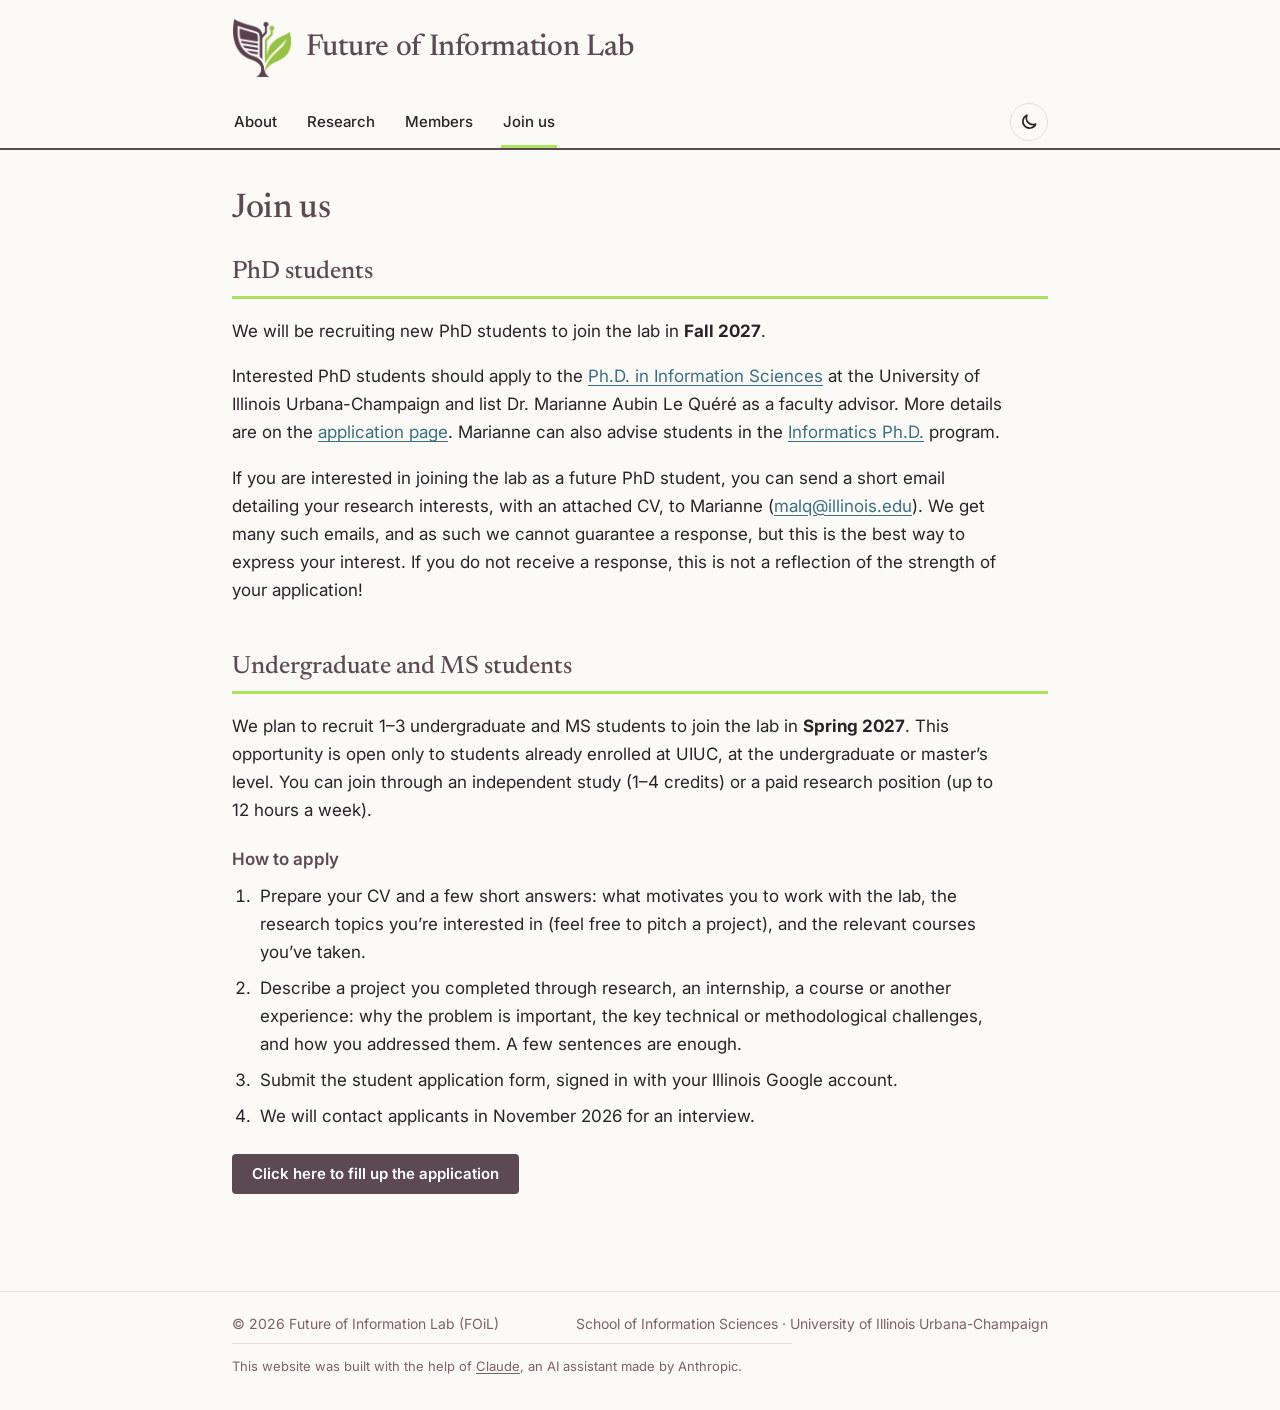
==== join.html @ 790ab06e "Pin the menu bar and show a compact FOiL logo on scroll The masthead now shows "Future of Informatio" ====
<!doctype html>
<html lang="en">
<head>
  <meta charset="utf-8">
  <meta name="viewport" content="width=device-width, initial-scale=1, viewport-fit=cover">
  <title>Join us · Future of Information Lab</title>
  <meta name="description" content="How to join the Future of Information Lab as a PhD, MS or undergraduate student.">
  <link rel="icon" href="favicon.png" type="image/png">
  <link rel="apple-touch-icon" href="apple-touch-icon.png">
  <link rel="preconnect" href="https://fonts.googleapis.com">
  <link rel="preconnect" href="https://fonts.gstatic.com" crossorigin>
  <link rel="stylesheet" href="https://fonts.googleapis.com/css2?family=Newsreader:ital,opsz,wght@0,6..72,400;0,6..72,500;0,6..72,600;1,6..72,400&amp;family=Inter:opsz,wght@14..32,400;14..32,500;14..32,600&amp;display=swap">
  <link rel="stylesheet" href="assets/css/foil.css">
</head>
<body>
<script>
  /* apply a saved day/night choice before the page paints */
  try { var t = localStorage.getItem('foil-theme'); if (t) document.documentElement.setAttribute('data-theme', t); } catch (e) {}
</script>
<a class="skip" href="#main">Skip to content</a>
<header class="site-header" id="site-header">
  <div class="masthead wrap">
    <a class="brand brand-full" href="index.html" aria-label="Future of Information Lab, home">
      <img class="logo-light" src="assets/logo/foil-mark.png" alt="" width="255" height="256">
      <img class="logo-dark" src="assets/logo/foil-mark-night.png" alt="" width="255" height="256">
      <span class="wordmark">Future of Information Lab</span>
    </a>
  </div>
  <div class="bar wrap">
    <a class="brand brand-compact" href="index.html" aria-label="FOiL, home">
      <img class="logo-light" src="assets/logo/foil-mark.png" alt="" width="255" height="256">
      <img class="logo-dark" src="assets/logo/foil-mark-night.png" alt="" width="255" height="256">
      <span class="wordmark-short" aria-hidden="true">FO<span class="foil-i">ı</span>L</span>
    </a>
    <nav class="site-nav" aria-label="Main">
      <ul>
        <li><a href="index.html">About</a></li>
        <li><a href="research.html">Research</a></li>
        <li><a href="members.html">Members</a></li>
        <li><a href="join.html" aria-current="page">Join us</a></li>
      </ul>
    </nav>
    <button class="theme-toggle" type="button" id="theme-toggle" aria-label="Switch to night mode" title="Switch to night mode">
      <svg class="icon-moon" viewBox="0 0 24 24" width="20" height="20" aria-hidden="true"><path d="M20 14.5A8 8 0 0 1 9.5 4a8 8 0 1 0 10.5 10.5Z" fill="none" stroke="currentColor" stroke-width="2" stroke-linejoin="round"/></svg>
      <svg class="icon-sun" viewBox="0 0 24 24" width="20" height="20" aria-hidden="true"><circle cx="12" cy="12" r="4.5" fill="none" stroke="currentColor" stroke-width="2"/><path d="M12 2.5v2.5M12 19v2.5M2.5 12H5M19 12h2.5M5.3 5.3l1.8 1.8M16.9 16.9l1.8 1.8M5.3 18.7l1.8-1.8M16.9 7.1l1.8-1.8" stroke="currentColor" stroke-width="2" stroke-linecap="round"/></svg>
    </button>
  </div>
</header>

<main id="main" class="wrap">
  <h1>Join us</h1>

  <section aria-labelledby="phd-title">
    <h2 class="section-title" id="phd-title">PhD students</h2>
    <p>We will be recruiting new PhD students to join the lab in <strong>Fall 2027</strong>.</p>
    <p>Interested PhD students should apply to the <a href="https://ischool.illinois.edu/academics/graduate/phd-information-sciences">Ph.D. in Information Sciences</a> at the University of Illinois Urbana-Champaign and list Dr. Marianne Aubin Le Quéré as a faculty advisor. More details are on the <a href="https://ischool.illinois.edu/academics/graduate/phd-information-sciences/apply">application page</a>. Marianne can also advise students in the <a href="https://informatics.ischool.illinois.edu/academics/informatics/phd-informatics/">Informatics Ph.D.</a> program.</p>
    <p>If you are interested in joining the lab as a future PhD student, you can send a short email detailing your research interests, with an attached CV, to Marianne (<a href="mailto:malq@illinois.edu">malq@illinois.edu</a>). We get many such emails, and as such we cannot guarantee a response, but this is the best way to express your interest. If you do not receive a response, this is not a reflection of the strength of your application!</p>
  </section>

  <section aria-labelledby="ugms-title">
    <h2 class="section-title" id="ugms-title">Undergraduate and MS students</h2>
    <p>We plan to recruit 1–3 undergraduate and MS students to join the lab in <strong>Spring 2027</strong>. This opportunity is open only to students already enrolled at UIUC, at the undergraduate or master’s level. You can join through an independent study (1–4 credits) or a paid research position (up to 12 hours a week).</p>
    <h3>How to apply</h3>
    <ol class="steps">
      <li>Prepare your CV and a few short answers: what motivates you to work with the lab, the research topics you’re interested in (feel free to pitch a project), and the relevant courses you’ve taken.</li>
      <li>Describe a project you completed through research, an internship, a course or another experience: why the problem is important, the key technical or methodological challenges, and how you addressed them. A few sentences are enough.</li>
      <li>Submit the student application form, signed in with your Illinois Google account.</li>
      <li>We will contact applicants in November 2026 for an interview.</li>
    </ol>
    <p><a class="btn" href="https://forms.gle/tYtFfq1YbSdCUDHt7">Click here to fill up the application</a></p>
  </section>
</main>

<footer class="site-footer">
  <div class="wrap">
    <p>© 2026 Future of Information Lab (FOiL)</p>
    <p>School of Information Sciences · University of Illinois Urbana-Champaign</p>
    <p class="disclosure">This website was built with the help of <a href="https://www.anthropic.com/claude">Claude</a>, an AI assistant made by Anthropic.</p>
  </div>
</footer>
<script>
  /* day/night toggle: follows the system setting until the visitor picks one */
  (function () {
    var root = document.documentElement;
    var btn = document.getElementById('theme-toggle');
    var media = window.matchMedia('(prefers-color-scheme: dark)');
    function current() { return root.getAttribute('data-theme') || (media.matches ? 'dark' : 'light'); }
    function sync() {
      var dark = current() === 'dark';
      var text = dark ? 'Switch to day mode' : 'Switch to night mode';
      btn.setAttribute('aria-label', text);
      btn.title = text;
    }
    btn.addEventListener('click', function () {
      var next = current() === 'dark' ? 'light' : 'dark';
      root.setAttribute('data-theme', next);
      try { localStorage.setItem('foil-theme', next); } catch (e) {}
      sync();
    });
    if (media.addEventListener) media.addEventListener('change', sync);
    sync();
  })();

  /* pin the menu bar: once the masthead has scrolled away, show the compact FOiL logo */
  (function () {
    var header = document.getElementById('site-header');
    var masthead = header.querySelector('.masthead');
    var queued = false;
    function update() {
      queued = false;
      header.classList.toggle('is-stuck', window.scrollY >= masthead.offsetHeight - 1);
    }
    window.addEventListener('scroll', function () {
      if (!queued) { queued = true; window.requestAnimationFrame(update); }
    }, { passive: true });
    window.addEventListener('resize', update);
    update();
  })();
</script>
</body>
</html>
---- assets/css/foil.css ----
/* FOiL — Future of Information Lab
   Site stylesheet. Colours and fonts come from the FOiL Design Language v1
   (Plum & Lime colourway). Components use the role tokens below, never hex
   values, so a colourway change only touches this block.

   Layout: one reading column, text first, in the style of an academic
   homepage. Plum carries text, rules and buttons; lime is used only as a
   fill (active nav underline, section rules, portrait offset). */

:root {
  /* palette — design language tokens */
  --foil-ink: #2B2229;
  --foil-plum: #5D4954;
  --foil-plum-700: #754F5B;
  --foil-plum-500: #7D6167;
  --foil-slate: #3B7080;
  --foil-lime: #ADE25D;
  --foil-butter: #F2E47E;
  --foil-blush: #F9E0D9;
  --foil-ground: #FCFAF7;
  --foil-line: #E6DEDA;

  /* roles (light) */
  --ground: var(--foil-ground);
  --line: var(--foil-line);
  --rule: var(--foil-plum);
  --text: var(--foil-ink);
  --text-2: var(--foil-plum-700);
  --text-3: var(--foil-plum-500);
  --heading: var(--foil-plum);
  --link: var(--foil-slate);
  --accent: var(--foil-lime);
  --btn-bg: var(--foil-plum);
  --btn-text: #FFFFFF;
  --btn-hover: var(--foil-plum-700);
  --photo: var(--foil-blush);
  --selection: var(--foil-butter);
  --card: #F4EFEB;
  --shadow: rgba(43, 34, 41, .35);


  /* type */
  --display: "Newsreader", "Iowan Old Style", "Palatino Linotype", Georgia, serif;
  --body: "Inter", "Helvetica Neue", Arial, system-ui, sans-serif;

  --page: 880px;
  --gutter: clamp(16px, 4vw, 32px);
  --radius: 4px;
}

@media (prefers-color-scheme: dark) {
  :root:not([data-theme="light"]) {
    --ground: #2B2229; --line: #4A3D43; --rule: #7D6167;
    --text: #F3ECE8; --text-2: #D9CBC9; --text-3: #B9A7A8; --heading: #F9E0D9; --link: #9CCFD9;
    --btn-bg: #F9E0D9; --btn-text: #2B2229; --btn-hover: #FFFFFF;
    --photo: #3A2F35;
    --selection: rgba(242, 228, 126, .35);
    --card: #362B31; --shadow: rgba(0, 0, 0, .7);
    color-scheme: dark;
  }
}
:root[data-theme="dark"] {
  --ground: #2B2229; --line: #4A3D43; --rule: #7D6167;
  --text: #F3ECE8; --text-2: #D9CBC9; --text-3: #B9A7A8; --heading: #F9E0D9; --link: #9CCFD9;
  --btn-bg: #F9E0D9; --btn-text: #2B2229; --btn-hover: #FFFFFF;
  --photo: #3A2F35;
  --selection: rgba(242, 228, 126, .35);
  --card: #362B31; --shadow: rgba(0, 0, 0, .7);
  color-scheme: dark;
}

/* ---------- base ---------- */
*, *::before, *::after { box-sizing: border-box; }
body {
  margin: 0;
  background: var(--ground);
  color: var(--text);
  font: 400 17px/1.65 var(--body);
  -webkit-font-smoothing: antialiased;
}
img { max-width: 100%; }
a { color: var(--link); text-underline-offset: .18em; }
::selection { background: var(--selection); }
:focus-visible { outline: 2px solid var(--link); outline-offset: 2px; }
p { margin: 0 0 1em; max-width: 70ch; }
h1, h2, h3 { color: var(--heading); margin: 0; text-wrap: balance; }
h1 { font: 500 34px/1.15 var(--display); letter-spacing: -0.01em; margin-bottom: 28px; }
h2 { font: 500 25px/1.25 var(--display); }
h3 { font: 600 17px/1.4 var(--body); margin: 24px 0 10px; }

.wrap { max-width: var(--page); margin-inline: auto; padding-inline: var(--gutter); }
.skip { position: absolute; left: -999px; }
.skip:focus { left: 8px; top: 8px; z-index: 10; background: var(--ground); padding: 8px 12px; }
.sr-only { position: absolute; width: 1px; height: 1px; overflow: hidden; clip: rect(0 0 0 0); white-space: nowrap; }

.btn {
  display: inline-block; padding: 11px 20px; border-radius: var(--radius);
  background: var(--btn-bg); color: var(--btn-text); text-decoration: none;
  font: 600 15px/1.2 var(--body);
}
.btn:hover { background: var(--btn-hover); }

/* ---------- header ----------
   Two rows: the masthead (full name) and the bar (menu + toggle). The whole
   header is sticky with a negative top equal to the masthead height, so the
   masthead scrolls away and the bar pins to the top. The header never changes
   height, so the page never jumps. Once pinned, a script adds .is-stuck and
   the compact logo + "FOiL" slides into the bar. */
:root { --masthead-h: 96px; --bar-h: 52px; }
html { scroll-padding-top: calc(var(--bar-h) + 16px); }
.site-header {
  position: sticky; top: calc(env(safe-area-inset-top, 0px) - var(--masthead-h)); z-index: 20;
  background: var(--ground); border-bottom: 2px solid var(--rule);
  transition: box-shadow .2s ease;
}
.site-header.is-stuck { box-shadow: 0 6px 16px -12px var(--shadow); }
.masthead { height: var(--masthead-h); display: flex; align-items: center; }

.brand { display: inline-flex; align-items: center; text-decoration: none; color: var(--heading); }
.brand img { width: auto; }
.brand .logo-dark { display: none; }
@media (prefers-color-scheme: dark) {
  :root:not([data-theme="light"]) .brand .logo-light { display: none; }
  :root:not([data-theme="light"]) .brand .logo-dark { display: inline; }
}
:root[data-theme="dark"] .brand .logo-light { display: none; }
:root[data-theme="dark"] .brand .logo-dark { display: inline; }

.brand-full { gap: 14px; }
.brand-full img { height: 60px; }
.wordmark { font: 500 clamp(20px, 3.4vw, 30px)/1.1 var(--display); letter-spacing: -0.01em; white-space: nowrap; }

.bar { display: flex; align-items: center; gap: 0 22px; height: var(--bar-h); }
.brand-compact {
  gap: 8px; flex: none; overflow: hidden;
  max-width: 0; margin-right: -22px; opacity: 0; visibility: hidden;
  transition: max-width .3s ease, margin-right .3s ease, opacity .2s ease, visibility .3s;
}
.is-stuck .brand-compact { max-width: 140px; margin-right: 0; opacity: 1; visibility: visible; }
.brand-compact img { height: 34px; }
.wordmark-short { font: 500 25px/1 var(--display); letter-spacing: 0.01em; white-space: nowrap; }
/* the i in FOiL: a dotless i with a lime dot, as in the logo */
.foil-i { position: relative; display: inline-block; }
.foil-i::after {
  content: ""; position: absolute; left: 50%; top: -0.06em; width: 0.24em; height: 0.24em;
  border-radius: 50%; background: var(--accent); transform: translateX(-50%);
}

.site-nav { min-width: 0; align-self: stretch; }
.site-nav ul {
  display: flex; gap: 0 26px; list-style: none; margin: 0; padding: 0; height: 100%;
  overflow-x: auto; scrollbar-width: none;
}
.site-nav ul::-webkit-scrollbar { display: none; }
.site-nav li { flex: none; display: flex; }
.site-nav a {
  display: flex; align-items: center; padding: 3px 2px 0; color: var(--text); text-decoration: none;
  font-size: 15px; font-weight: 500; border-bottom: 3px solid transparent; white-space: nowrap;
}
.site-nav a:hover { border-bottom-color: var(--line); }
.site-nav a[aria-current="page"] { border-bottom-color: var(--accent); }

.theme-toggle {
  margin-left: auto; flex: none;
  display: inline-grid; place-items: center; width: 38px; height: 38px; padding: 0; cursor: pointer;
  background: transparent; color: var(--text); border: 1.5px solid var(--line); border-radius: 50%;
}
.theme-toggle:hover { border-color: var(--text-3); }
.theme-toggle svg { display: block; flex: none; }
.theme-toggle .icon-sun { display: none; }
@media (prefers-color-scheme: dark) {
  :root:not([data-theme="light"]) .theme-toggle .icon-sun { display: block; }
  :root:not([data-theme="light"]) .theme-toggle .icon-moon { display: none; }
}
:root[data-theme="dark"] .theme-toggle .icon-sun { display: block; }
:root[data-theme="dark"] .theme-toggle .icon-moon { display: none; }

@media (prefers-reduced-motion: reduce) {
  .site-header, .brand-compact { transition: none; }
}

/* ---------- page body ---------- */
main { padding-block: 40px 24px; }
section + section { margin-top: 48px; }
.section-title { padding-bottom: 8px; margin-bottom: 18px; border-bottom: 3px solid var(--accent); }

/* about */
.lead { font-size: 19px; line-height: 1.6; }
.dir-cards { list-style: none; margin: 0; padding: 0; display: grid; grid-template-columns: minmax(0, 1fr); gap: 16px; counter-reset: dir; }
@media (min-width: 840px) { .dir-cards { grid-template-columns: repeat(3, minmax(0, 1fr)); } }
.dir-card { background: var(--card); border-top: 3px solid var(--accent); border-radius: 0 0 var(--radius) var(--radius); padding: 18px 18px 20px; display: flex; flex-direction: column; gap: 8px; min-width: 0; counter-increment: dir; }
.dir-card h3 { margin: 0; font: 500 21px/1.25 var(--display); color: var(--heading); }
.dir-card h3::before { content: counter(dir) ". "; color: var(--text-3); }
.dir-card p { margin: 0; font-size: 15px; line-height: 1.55; }
.dir-card .dir-themes { font-size: 13px; color: var(--text-3); }
.dir-card .more { margin-top: auto; padding-top: 6px; font-size: 15px; font-weight: 500; }

.news { list-style: none; margin: 0; padding: 0; }
.news li { padding-block: 12px; border-bottom: 1px solid var(--line); }
.news li:first-child { padding-top: 0; }
.news time { display: block; font-size: 14px; font-weight: 600; color: var(--text-2); font-variant-numeric: tabular-nums; }
.news p { margin: 2px 0 0; }

/* research */
.direction { scroll-margin-top: 16px; }
.direction .num { color: var(--text-3); }
.themes { font-size: 15px; color: var(--text-2); }
.themes span { font-weight: 600; color: var(--text); margin-right: 6px; }
.label { font: 600 15px/1.4 var(--body); color: var(--text); margin: 8px 0 12px; }
.papers { list-style: none; margin: 0; padding: 0; display: grid; grid-template-columns: repeat(auto-fill, minmax(min(100%, 250px), 1fr)); gap: 16px; }
.papers.single { grid-template-columns: minmax(0, 1fr); max-width: 620px; }
.paper { background: var(--card); border-radius: var(--radius); padding: 18px 18px 20px; display: flex; flex-direction: column; gap: 6px; min-width: 0; }
.paper h4 { margin: 0; font: 600 16px/1.4 var(--body); color: var(--heading); }
.paper .venue { margin: 0; font-size: 13px; font-style: italic; color: var(--text-3); }
.paper p { margin: 0; font-size: 15px; line-height: 1.55; }
.btn-paper {
  align-self: flex-start; margin-top: auto; padding: 7px 14px; border: 1.5px solid currentColor; border-radius: var(--radius);
  color: var(--link); font: 600 14px/1.2 var(--body); text-decoration: none;
}
.paper p:last-of-type { margin-bottom: 10px; }
.btn-paper:hover { background: var(--ground); }

/* members */
.people { list-style: none; margin: 0; padding: 0; display: grid; grid-template-columns: repeat(auto-fill, minmax(min(100%, 260px), 1fr)); gap: 48px 40px; }
.person { min-width: 0; }
.portrait {
  display: block; width: 200px; aspect-ratio: 1 / 1; height: auto; object-fit: cover;
  background: var(--photo); box-shadow: 8px 8px 0 var(--accent); margin: 0 8px 26px 0;
}
.person h2 { font-size: 24px; }
.person .role { font-size: 15px; font-weight: 500; color: var(--text-2); margin: 4px 0 10px; }
.person p { font-size: 16px; line-height: 1.55; }
.links { display: flex; flex-wrap: wrap; gap: 4px 16px; list-style: none; margin: 0; padding: 0; font-size: 15px; }

/* join */
.steps { margin: 0 0 24px; padding-left: 1.4em; max-width: 70ch; }
.steps li { padding-left: 4px; }
.steps li + li { margin-top: 8px; }

/* ---------- footer ---------- */
.site-footer { border-top: 1px solid var(--line); margin-top: 56px; font-size: 14px; color: var(--text-3); }
.site-footer .wrap { display: flex; flex-wrap: wrap; justify-content: space-between; gap: 8px 24px; padding-block: 20px 32px; }
.site-footer p { margin: 0; }
.site-footer .disclosure { flex-basis: 100%; padding-top: 12px; border-top: 1px solid var(--line); font-size: 13px; }
.site-footer a { color: inherit; }

@media (max-width: 560px) {
  h1 { font-size: 30px; }
  .lead { font-size: 18px; }
  /* phones: the day/night button moves up beside the full name, so the
     pinned bar only has to fit FOiL and the four menu items */
  :root { --masthead-h: 80px; }
  .masthead { padding-right: calc(var(--gutter) + 46px); }
  .brand-full { gap: 10px; }
  .brand-full img { height: 46px; }
  .theme-toggle { position: absolute; right: var(--gutter); top: calc((var(--masthead-h) - 38px) / 2); }
  .bar { gap: 0 12px; }
  .brand-compact { gap: 6px; margin-right: -12px; }
  .brand-compact img { height: 28px; }
  .wordmark-short { font-size: 21px; }
  .site-nav ul { gap: 0 10px; }
  .site-nav a { font-size: 13px; }
}
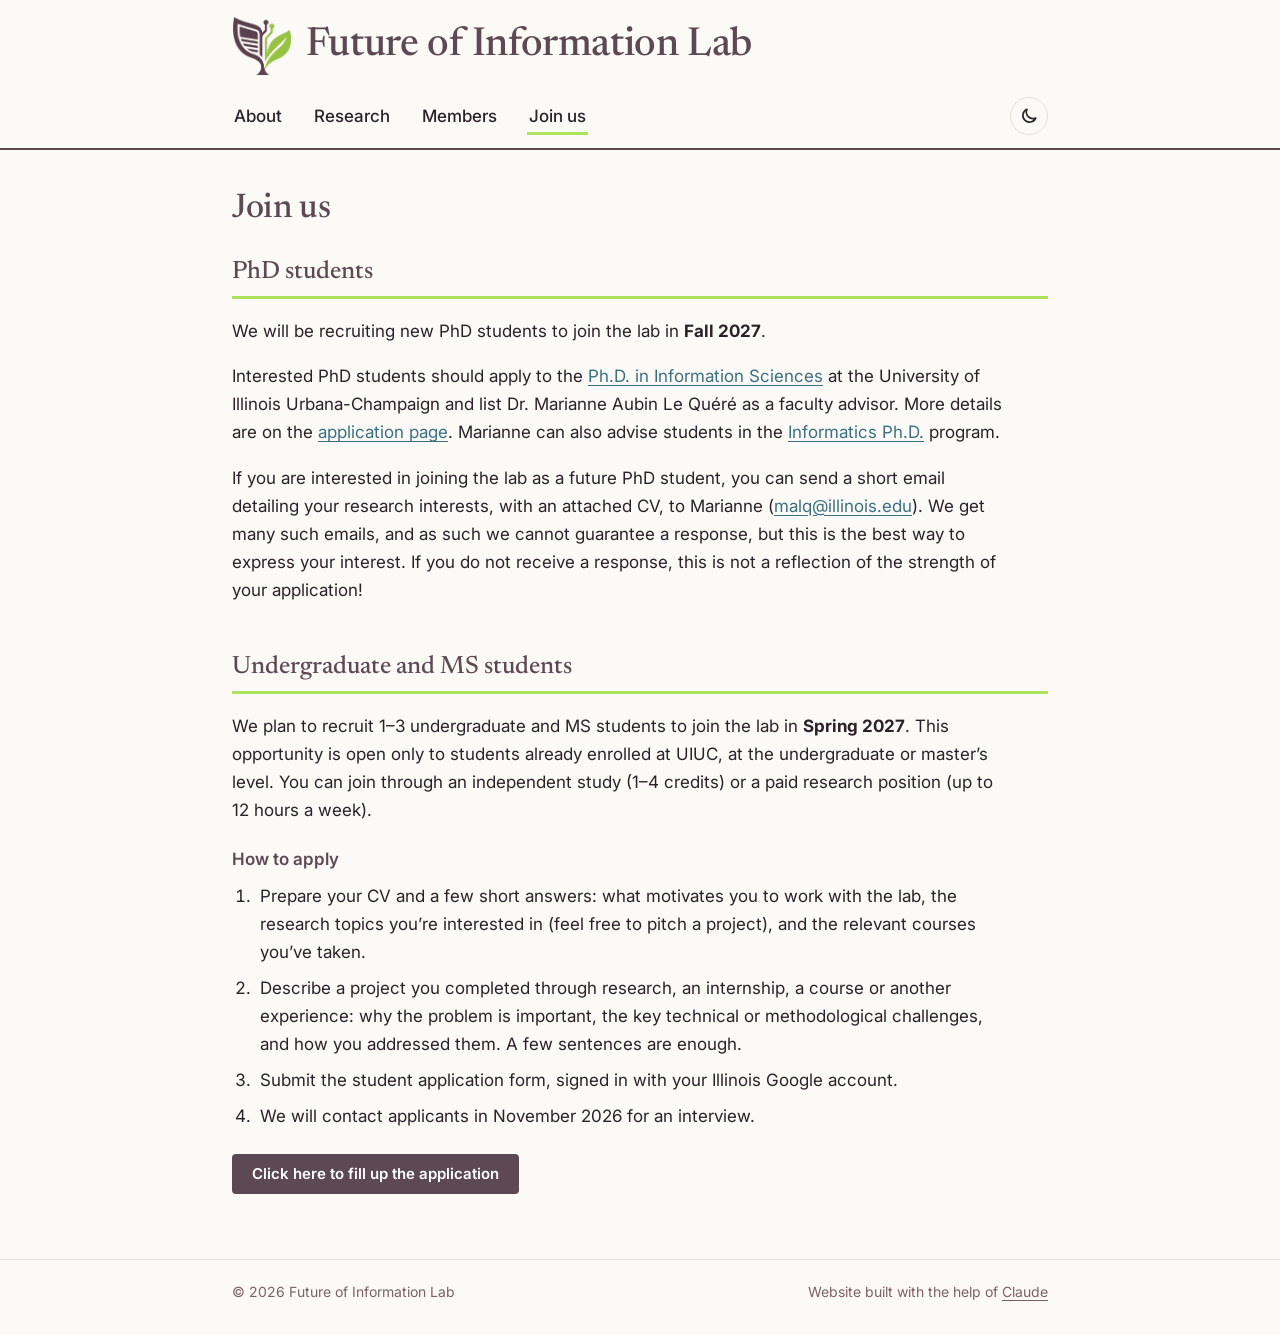
==== commit 58c3ded4: "Rebalance the header, enlarge the wordmark and menu, simplify the footer - Lift the menu bar so the " ====
--- a/join.html
+++ b/join.html
@@ -10,7 +10,7 @@
   <link rel="preconnect" href="https://fonts.googleapis.com">
   <link rel="preconnect" href="https://fonts.gstatic.com" crossorigin>
   <link rel="stylesheet" href="https://fonts.googleapis.com/css2?family=Newsreader:ital,opsz,wght@0,6..72,400;0,6..72,500;0,6..72,600;1,6..72,400&amp;family=Inter:opsz,wght@14..32,400;14..32,500;14..32,600&amp;display=swap">
-  <link rel="stylesheet" href="assets/css/foil.css">
+  <link rel="stylesheet" href="assets/css/foil.css?v=20261009b">
 </head>
 <body>
 <script>
@@ -73,9 +73,8 @@
 
 <footer class="site-footer">
   <div class="wrap">
-    <p>© 2026 Future of Information Lab (FOiL)</p>
-    <p>School of Information Sciences · University of Illinois Urbana-Champaign</p>
-    <p class="disclosure">This website was built with the help of <a href="https://www.anthropic.com/claude">Claude</a>, an AI assistant made by Anthropic.</p>
+    <p>© 2026 Future of Information Lab</p>
+    <p>Website built with the help of <a href="https://www.anthropic.com/claude">Claude</a></p>
   </div>
 </footer>
 <script>
@@ -105,15 +104,14 @@
   (function () {
     var header = document.getElementById('site-header');
     var masthead = header.querySelector('.masthead');
-    var queued = false;
+    var limit = masthead.offsetHeight - 1;
     function update() {
-      queued = false;
-      header.classList.toggle('is-stuck', window.scrollY >= masthead.offsetHeight - 1);
+      header.classList.toggle('is-stuck', window.scrollY >= limit);
     }
-    window.addEventListener('scroll', function () {
-      if (!queued) { queued = true; window.requestAnimationFrame(update); }
-    }, { passive: true });
-    window.addEventListener('resize', update);
+    function measure() { limit = masthead.offsetHeight - 1; update(); }
+    window.addEventListener('scroll', update, { passive: true });
+    window.addEventListener('resize', measure);
+    window.addEventListener('pageshow', measure);
     update();
   })();
 </script>
--- a/assets/css/foil.css
+++ b/assets/css/foil.css
@@ -105,8 +105,11 @@
    header is sticky with a negative top equal to the masthead height, so the
    masthead scrolls away and the bar pins to the top. The header never changes
    height, so the page never jumps. Once pinned, a script adds .is-stuck and
-   the compact logo + "FOiL" slides into the bar. */
-:root { --masthead-h: 96px; --bar-h: 52px; }
+   the compact logo + "FOiL" slides into the bar.
+   The bar's bottom padding lifts the menu, logo and toggle onto one line and
+   leaves a clear gap between the lime current-page underline and the plum
+   rule, so the two never touch. */
+:root { --masthead-h: 92px; --bar-h: 56px; }
 html { scroll-padding-top: calc(var(--bar-h) + 16px); }
 .site-header {
   position: sticky; top: calc(env(safe-area-inset-top, 0px) - var(--masthead-h)); z-index: 20;
@@ -128,9 +131,9 @@
 
 .brand-full { gap: 14px; }
 .brand-full img { height: 60px; }
-.wordmark { font: 500 clamp(20px, 3.4vw, 30px)/1.1 var(--display); letter-spacing: -0.01em; white-space: nowrap; }
-
-.bar { display: flex; align-items: center; gap: 0 22px; height: var(--bar-h); }
+.wordmark { font: 500 clamp(28px, 4.6vw, 40px)/1.1 var(--display); letter-spacing: -0.01em; white-space: nowrap; }
+
+.bar { display: flex; align-items: center; gap: 0 22px; height: var(--bar-h); padding-bottom: 8px; }
 .brand-compact {
   gap: 8px; flex: none; overflow: hidden;
   max-width: 0; margin-right: -22px; opacity: 0; visibility: hidden;
@@ -146,16 +149,16 @@
   border-radius: 50%; background: var(--accent); transform: translateX(-50%);
 }
 
-.site-nav { min-width: 0; align-self: stretch; }
+.site-nav { min-width: 0; }
 .site-nav ul {
-  display: flex; gap: 0 26px; list-style: none; margin: 0; padding: 0; height: 100%;
+  display: flex; gap: 0 28px; list-style: none; margin: 0; padding: 0;
   overflow-x: auto; scrollbar-width: none;
 }
 .site-nav ul::-webkit-scrollbar { display: none; }
 .site-nav li { flex: none; display: flex; }
 .site-nav a {
-  display: flex; align-items: center; padding: 3px 2px 0; color: var(--text); text-decoration: none;
-  font-size: 15px; font-weight: 500; border-bottom: 3px solid transparent; white-space: nowrap;
+  display: block; padding: 9px 2px 6px; color: var(--text); text-decoration: none;
+  font-size: 17px; font-weight: 500; line-height: 1.2; border-bottom: 3px solid transparent; white-space: nowrap;
 }
 .site-nav a:hover { border-bottom-color: var(--line); }
 .site-nav a[aria-current="page"] { border-bottom-color: var(--accent); }
@@ -180,7 +183,7 @@
 }
 
 /* ---------- page body ---------- */
-main { padding-block: 40px 24px; }
+main { padding-block: 40px 48px; }
 section + section { margin-top: 48px; }
 .section-title { padding-bottom: 8px; margin-bottom: 18px; border-bottom: 3px solid var(--accent); }
 
@@ -198,6 +201,7 @@
 .news { list-style: none; margin: 0; padding: 0; }
 .news li { padding-block: 12px; border-bottom: 1px solid var(--line); }
 .news li:first-child { padding-top: 0; }
+.news li:last-child { padding-bottom: 0; border-bottom: 0; }
 .news time { display: block; font-size: 14px; font-weight: 600; color: var(--text-2); font-variant-numeric: tabular-nums; }
 .news p { margin: 2px 0 0; }
 
@@ -238,10 +242,9 @@
 .steps li + li { margin-top: 8px; }
 
 /* ---------- footer ---------- */
-.site-footer { border-top: 1px solid var(--line); margin-top: 56px; font-size: 14px; color: var(--text-3); }
-.site-footer .wrap { display: flex; flex-wrap: wrap; justify-content: space-between; gap: 8px 24px; padding-block: 20px 32px; }
+.site-footer { border-top: 1px solid var(--line); font-size: 14px; color: var(--text-3); }
+.site-footer .wrap { display: flex; flex-wrap: wrap; justify-content: space-between; gap: 4px 24px; padding-block: 20px 32px; }
 .site-footer p { margin: 0; }
-.site-footer .disclosure { flex-basis: 100%; padding-top: 12px; border-top: 1px solid var(--line); font-size: 13px; }
 .site-footer a { color: inherit; }
 
 @media (max-width: 560px) {
@@ -253,11 +256,17 @@
   .masthead { padding-right: calc(var(--gutter) + 46px); }
   .brand-full { gap: 10px; }
   .brand-full img { height: 46px; }
+  /* as large as the row allows beside the mark and the day/night button */
+  .wordmark { font-size: clamp(19px, calc((100vw - 140px) / 11.2), 28px); }
   .theme-toggle { position: absolute; right: var(--gutter); top: calc((var(--masthead-h) - 38px) / 2); }
   .bar { gap: 0 12px; }
   .brand-compact { gap: 6px; margin-right: -12px; }
   .brand-compact img { height: 28px; }
   .wordmark-short { font-size: 21px; }
-  .site-nav ul { gap: 0 10px; }
-  .site-nav a { font-size: 13px; }
-}
+  .site-nav ul { gap: 0 14px; }
+  .site-nav a { font-size: 15px; }
+}
+/* narrow phones: the pinned bar shows just the mark, so all four menu items fit */
+@media (max-width: 420px) {
+  .wordmark-short { display: none; }
+}
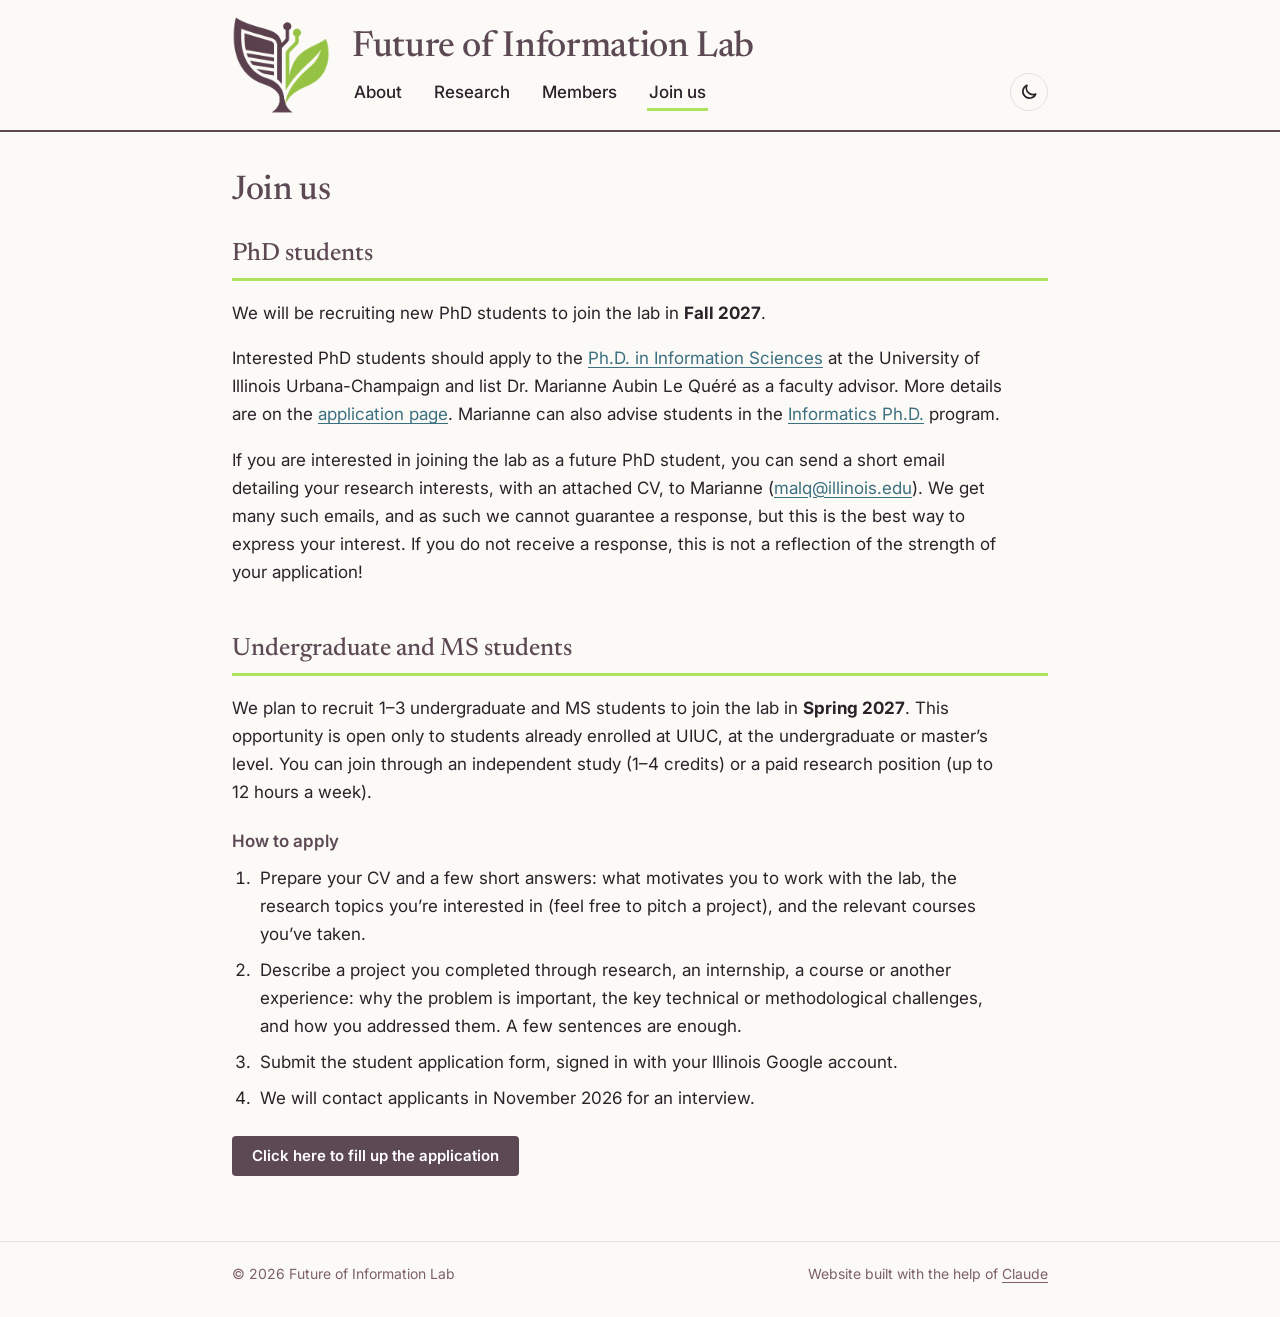
==== commit aa141966: "changed spacing and design of header" ====
--- a/join.html
+++ b/join.html
@@ -10,7 +10,7 @@
   <link rel="preconnect" href="https://fonts.googleapis.com">
   <link rel="preconnect" href="https://fonts.gstatic.com" crossorigin>
   <link rel="stylesheet" href="https://fonts.googleapis.com/css2?family=Newsreader:ital,opsz,wght@0,6..72,400;0,6..72,500;0,6..72,600;1,6..72,400&amp;family=Inter:opsz,wght@14..32,400;14..32,500;14..32,600&amp;display=swap">
-  <link rel="stylesheet" href="assets/css/foil.css?v=20261009b">
+  <link rel="stylesheet" href="assets/css/foil.css?v=20261009h">
 </head>
 <body>
 <script>
--- a/assets/css/foil.css
+++ b/assets/css/foil.css
@@ -130,8 +130,10 @@
 :root[data-theme="dark"] .brand .logo-dark { display: inline; }
 
 .brand-full { gap: 14px; }
-.brand-full img { height: 60px; }
-.wordmark { font: 500 clamp(28px, 4.6vw, 40px)/1.1 var(--display); letter-spacing: -0.01em; white-space: nowrap; }
+.brand-full img { height: 52px; }
+/* the name has no descenders, so its line box sits high: nudge it down so the
+   capitals sit on the row's centre line */
+.wordmark { font: 500 clamp(26px, 4.2vw, 36px)/1.1 var(--display); letter-spacing: -0.01em; white-space: nowrap; position: relative; top: 0.13em; }
 
 .bar { display: flex; align-items: center; gap: 0 22px; height: var(--bar-h); padding-bottom: 8px; }
 .brand-compact {
@@ -178,8 +180,32 @@
 :root[data-theme="dark"] .theme-toggle .icon-sun { display: block; }
 :root[data-theme="dark"] .theme-toggle .icon-moon { display: none; }
 
+/* wider screens: the mark stands in its own column on the left, spanning both
+   rows, with the name and the menu left-aligned beside it. When the bar pins,
+   the mark fades out and the compact logo takes its place in the same column,
+   so the menu never moves. */
+@media (min-width: 561px) {
+  :root { --masthead-h: 68px; --bar-h: 62px; --mark: 98px; --mark-col: calc(var(--mark) + 22px); }
+  .masthead, .bar { position: relative; padding-left: calc(var(--gutter) + var(--mark-col)); }
+  /* extra room under the menu keeps the foot of the mark clear of the rule */
+  .bar { padding-bottom: 14px; }
+  .brand-full img {
+    position: absolute; left: var(--gutter); top: 16px; height: var(--mark);
+    transition: opacity .2s ease;
+  }
+  /* drop the name towards the menu so the two read as one block beside the mark */
+  .wordmark { top: calc(0.13em + 10px); }
+  .is-stuck .brand-full img { opacity: 0; }
+  .brand-compact {
+    position: absolute; left: var(--gutter); top: 0; bottom: 14px;
+    max-width: none; margin-right: 0; overflow: visible;
+    transition: opacity .2s ease, visibility .2s;
+  }
+  .is-stuck .brand-compact { max-width: none; }
+}
+
 @media (prefers-reduced-motion: reduce) {
-  .site-header, .brand-compact { transition: none; }
+  .site-header, .brand-compact, .brand-full img { transition: none; }
 }
 
 /* ---------- page body ---------- */
@@ -257,7 +283,7 @@
   .brand-full { gap: 10px; }
   .brand-full img { height: 46px; }
   /* as large as the row allows beside the mark and the day/night button */
-  .wordmark { font-size: clamp(19px, calc((100vw - 140px) / 11.2), 28px); }
+  .wordmark { font-size: clamp(19px, calc((100vw - 140px) / 11.2), 26px); }
   .theme-toggle { position: absolute; right: var(--gutter); top: calc((var(--masthead-h) - 38px) / 2); }
   .bar { gap: 0 12px; }
   .brand-compact { gap: 6px; margin-right: -12px; }
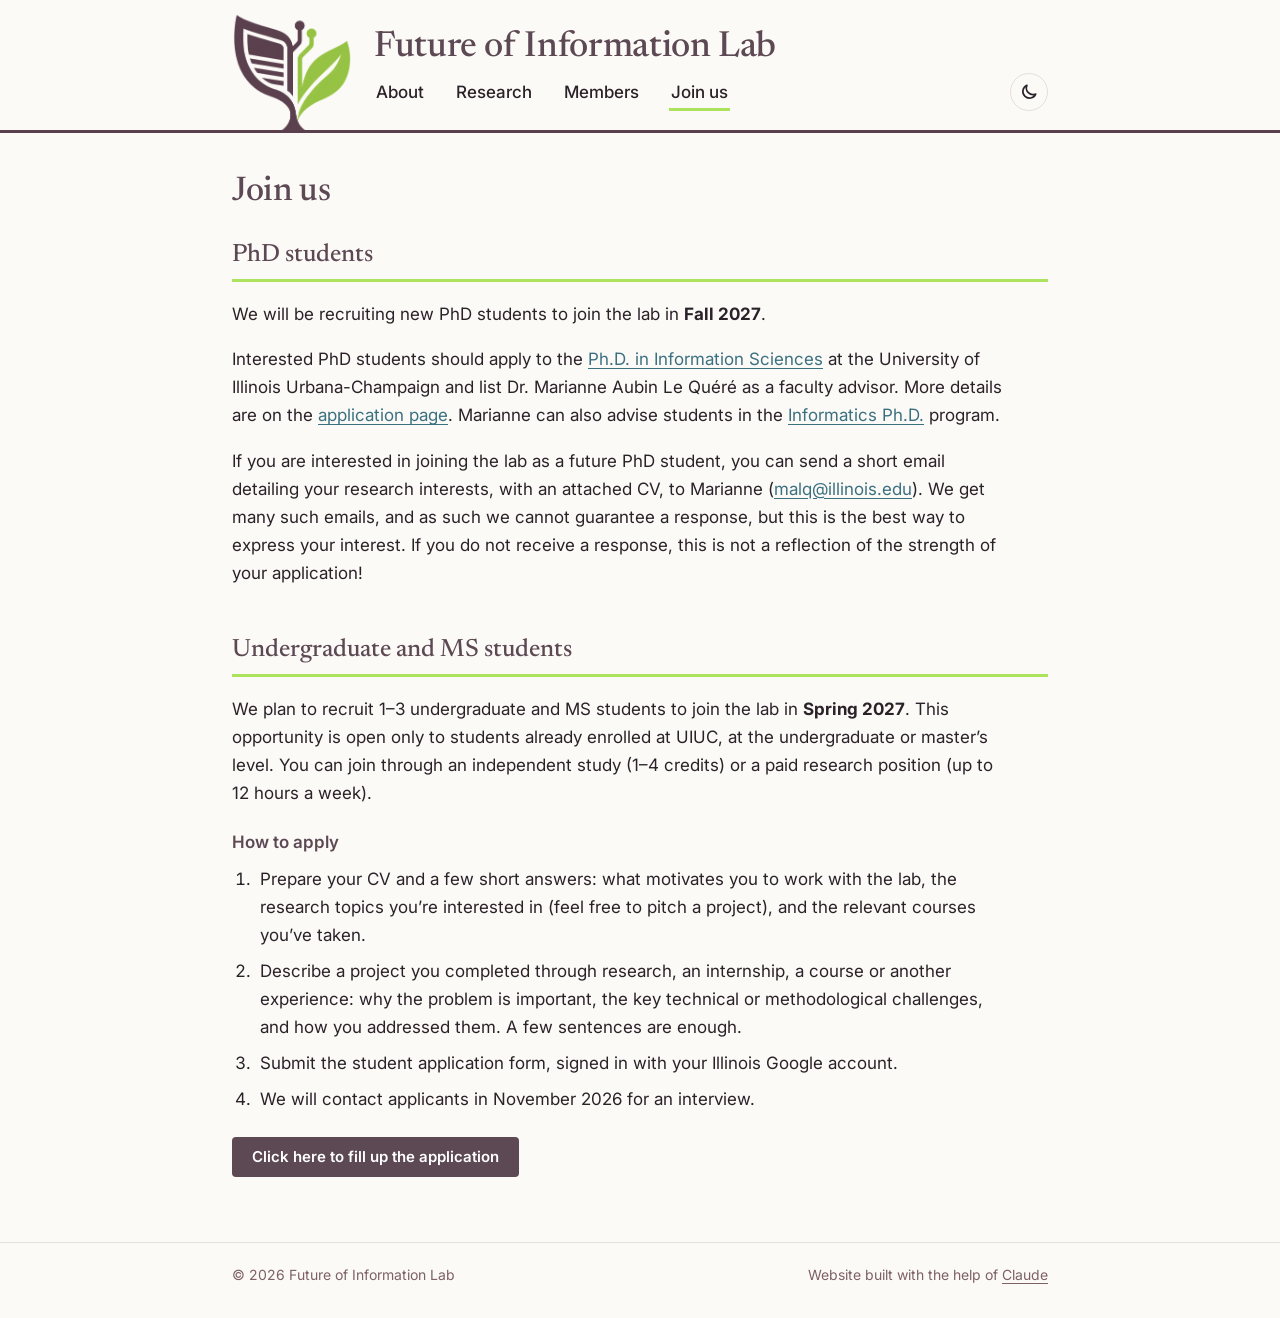
==== commit e9fed666: "made the logo "grow" from the header line" ====
--- a/join.html
+++ b/join.html
@@ -10,7 +10,7 @@
   <link rel="preconnect" href="https://fonts.googleapis.com">
   <link rel="preconnect" href="https://fonts.gstatic.com" crossorigin>
   <link rel="stylesheet" href="https://fonts.googleapis.com/css2?family=Newsreader:ital,opsz,wght@0,6..72,400;0,6..72,500;0,6..72,600;1,6..72,400&amp;family=Inter:opsz,wght@14..32,400;14..32,500;14..32,600&amp;display=swap">
-  <link rel="stylesheet" href="assets/css/foil.css?v=20261009h">
+  <link rel="stylesheet" href="assets/css/foil.css?v=20261009o">
 </head>
 <body>
 <script>
--- a/assets/css/foil.css
+++ b/assets/css/foil.css
@@ -23,7 +23,7 @@
   /* roles (light) */
   --ground: var(--foil-ground);
   --line: var(--foil-line);
-  --rule: var(--foil-plum);
+  --rule: #5A3F4D; /* the plum of the logo artwork, so the mark and the rule read as one */
   --text: var(--foil-ink);
   --text-2: var(--foil-plum-700);
   --text-3: var(--foil-plum-500);
@@ -50,7 +50,7 @@
 
 @media (prefers-color-scheme: dark) {
   :root:not([data-theme="light"]) {
-    --ground: #2B2229; --line: #4A3D43; --rule: #7D6167;
+    --ground: #2B2229; --line: #4A3D43; --rule: #F8DFD8;
     --text: #F3ECE8; --text-2: #D9CBC9; --text-3: #B9A7A8; --heading: #F9E0D9; --link: #9CCFD9;
     --btn-bg: #F9E0D9; --btn-text: #2B2229; --btn-hover: #FFFFFF;
     --photo: #3A2F35;
@@ -60,7 +60,7 @@
   }
 }
 :root[data-theme="dark"] {
-  --ground: #2B2229; --line: #4A3D43; --rule: #7D6167;
+  --ground: #2B2229; --line: #4A3D43; --rule: #F8DFD8;
   --text: #F3ECE8; --text-2: #D9CBC9; --text-3: #B9A7A8; --heading: #F9E0D9; --link: #9CCFD9;
   --btn-bg: #F9E0D9; --btn-text: #2B2229; --btn-hover: #FFFFFF;
   --photo: #3A2F35;
@@ -185,12 +185,17 @@
    the mark fades out and the compact logo takes its place in the same column,
    so the menu never moves. */
 @media (min-width: 561px) {
-  :root { --masthead-h: 68px; --bar-h: 62px; --mark: 98px; --mark-col: calc(var(--mark) + 22px); }
+  :root { --masthead-h: 68px; --bar-h: 62px; --mark: 120px; --mark-col: calc(var(--mark) + 22px); }
   .masthead, .bar { position: relative; padding-left: calc(var(--gutter) + var(--mark-col)); }
   /* extra room under the menu keeps the foot of the mark clear of the rule */
   .bar { padding-bottom: 14px; }
+  /* a heavier rule to carry the larger mark standing on it */
+  .site-header { border-bottom-width: 3px; }
   .brand-full img {
-    position: absolute; left: var(--gutter); top: 16px; height: var(--mark);
+    /* the foot of the stem stands on the rule, as if growing out of it (the
+       image has a sliver of empty space under the stem, hence the fraction) */
+    position: absolute; left: var(--gutter); height: var(--mark);
+    bottom: calc(-1 * var(--bar-h) - 1px - var(--mark) * 4 / 256);
     transition: opacity .2s ease;
   }
   /* drop the name towards the menu so the two read as one block beside the mark */
@@ -202,6 +207,12 @@
     transition: opacity .2s ease, visibility .2s;
   }
   .is-stuck .brand-compact { max-width: none; }
+}
+
+/* small tablets: a slightly smaller mark and tighter menu so all four items fit */
+@media (min-width: 561px) and (max-width: 680px) {
+  :root { --mark: 100px; }
+  .site-nav ul { gap: 0 18px; }
 }
 
 @media (prefers-reduced-motion: reduce) {
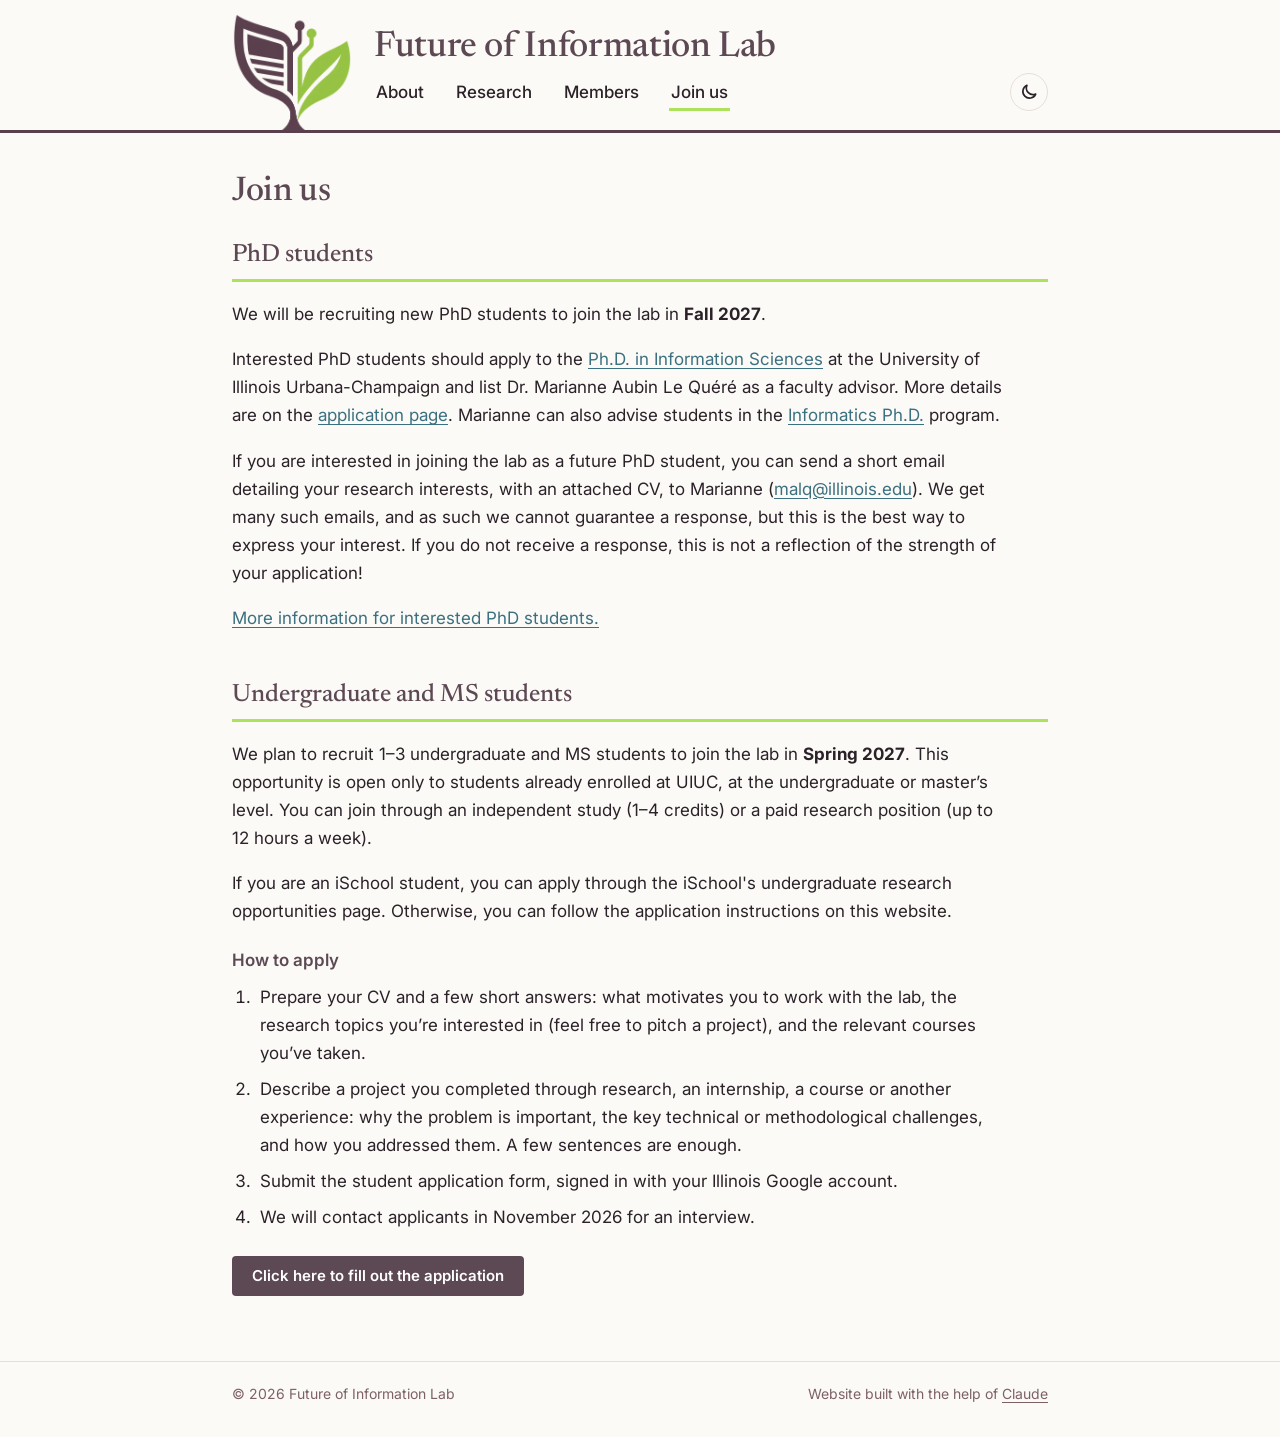
==== commit 5597b948: "minor wording changes" ====
--- a/join.html
+++ b/join.html
@@ -5,6 +5,16 @@
   <meta name="viewport" content="width=device-width, initial-scale=1, viewport-fit=cover">
   <title>Join us · Future of Information Lab</title>
   <meta name="description" content="How to join the Future of Information Lab as a PhD, MS or undergraduate student.">
+  <meta property="og:type" content="website">
+  <meta property="og:site_name" content="Future of Information Lab">
+  <meta property="og:title" content="Join us · Future of Information Lab">
+  <meta property="og:description" content="How to join the Future of Information Lab as a PhD, MS or undergraduate student.">
+  <meta property="og:url" content="https://future-of-information-lab.github.io/join.html">
+  <meta property="og:image" content="https://future-of-information-lab.github.io/assets/social-card.png">
+  <meta property="og:image:width" content="1200">
+  <meta property="og:image:height" content="630">
+  <meta property="og:image:alt" content="The FOiL leaf logo beside the name Future of Information Lab">
+  <meta name="twitter:card" content="summary_large_image">
   <link rel="icon" href="favicon.png" type="image/png">
   <link rel="apple-touch-icon" href="apple-touch-icon.png">
   <link rel="preconnect" href="https://fonts.googleapis.com">
@@ -55,11 +65,13 @@
     <p>We will be recruiting new PhD students to join the lab in <strong>Fall 2027</strong>.</p>
     <p>Interested PhD students should apply to the <a href="https://ischool.illinois.edu/academics/graduate/phd-information-sciences">Ph.D. in Information Sciences</a> at the University of Illinois Urbana-Champaign and list Dr. Marianne Aubin Le Quéré as a faculty advisor. More details are on the <a href="https://ischool.illinois.edu/academics/graduate/phd-information-sciences/apply">application page</a>. Marianne can also advise students in the <a href="https://informatics.ischool.illinois.edu/academics/informatics/phd-informatics/">Informatics Ph.D.</a> program.</p>
     <p>If you are interested in joining the lab as a future PhD student, you can send a short email detailing your research interests, with an attached CV, to Marianne (<a href="mailto:malq@illinois.edu">malq@illinois.edu</a>). We get many such emails, and as such we cannot guarantee a response, but this is the best way to express your interest. If you do not receive a response, this is not a reflection of the strength of your application!</p>
+    <p><a href="http://mariannealq.com/faq/"> More information for interested PhD students. </a></p>
   </section>
 
   <section aria-labelledby="ugms-title">
     <h2 class="section-title" id="ugms-title">Undergraduate and MS students</h2>
     <p>We plan to recruit 1–3 undergraduate and MS students to join the lab in <strong>Spring 2027</strong>. This opportunity is open only to students already enrolled at UIUC, at the undergraduate or master’s level. You can join through an independent study (1–4 credits) or a paid research position (up to 12 hours a week).</p>
+    <p>If you are an iSchool student, you can apply through the iSchool's undergraduate research opportunities page. Otherwise, you can follow the application instructions on this website.</p>
     <h3>How to apply</h3>
     <ol class="steps">
       <li>Prepare your CV and a few short answers: what motivates you to work with the lab, the research topics you’re interested in (feel free to pitch a project), and the relevant courses you’ve taken.</li>
@@ -67,7 +79,7 @@
       <li>Submit the student application form, signed in with your Illinois Google account.</li>
       <li>We will contact applicants in November 2026 for an interview.</li>
     </ol>
-    <p><a class="btn" href="https://forms.gle/tYtFfq1YbSdCUDHt7">Click here to fill up the application</a></p>
+    <p><a class="btn" href="https://forms.gle/tYtFfq1YbSdCUDHt7">Click here to fill out the application</a></p>
   </section>
 </main>
 
